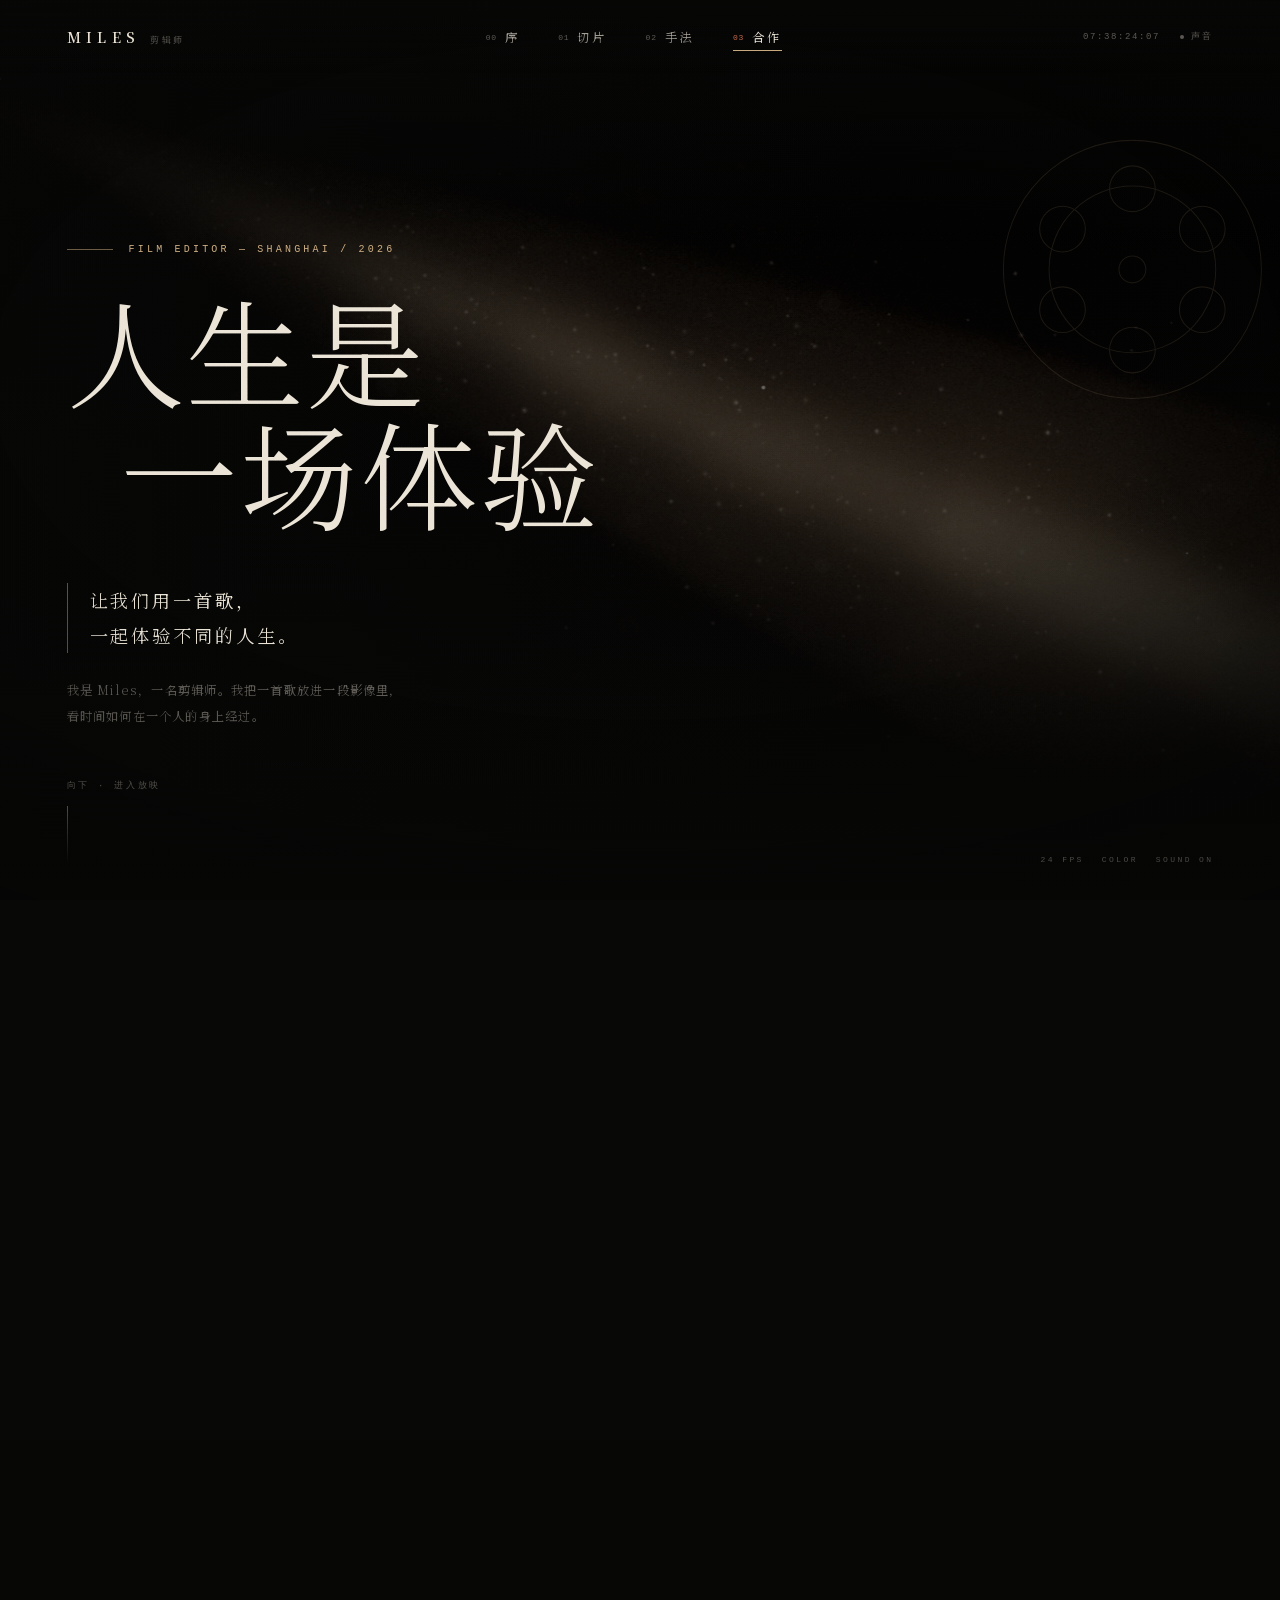
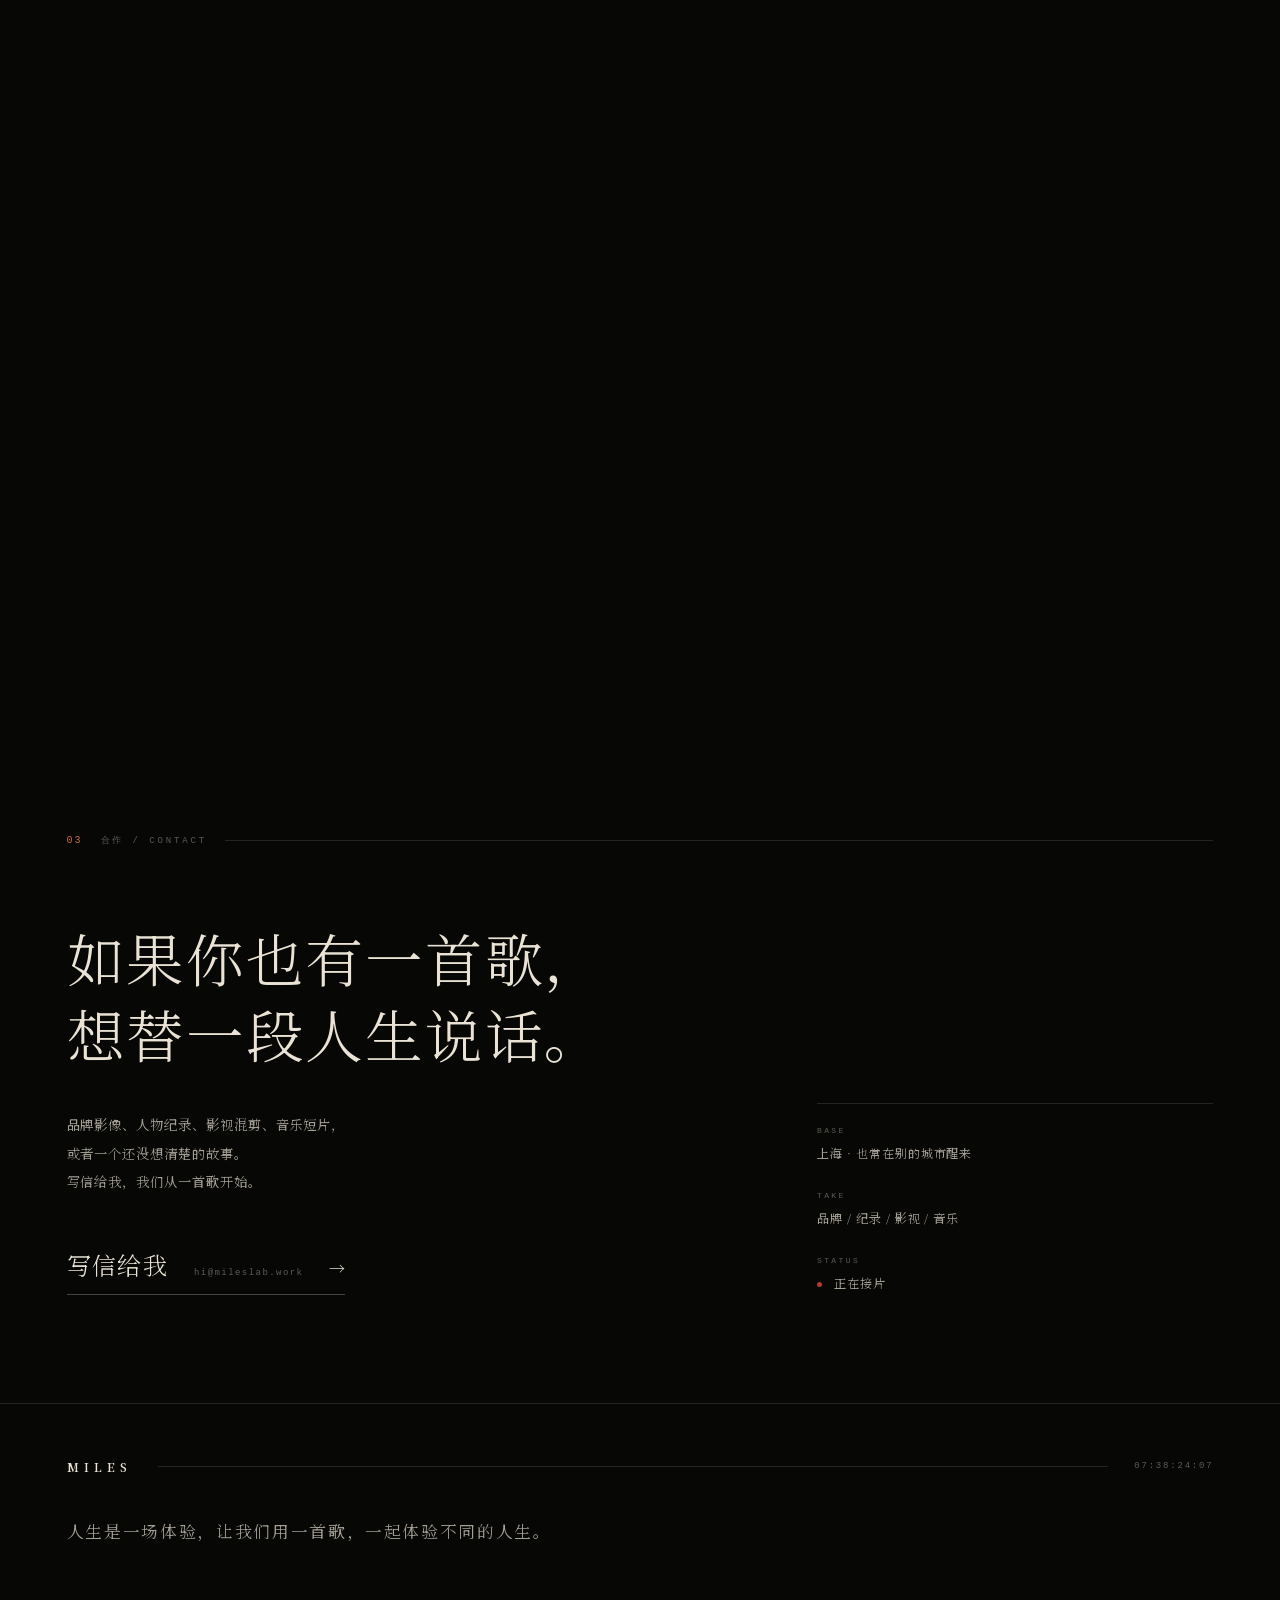
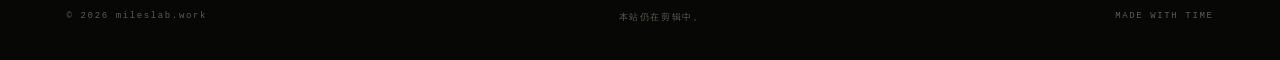
==== index.html @ fd839d5e "MILES personal site — initial" ====
<!doctype html>
<html lang="zh-CN">
<head>
<meta charset="utf-8" />
<meta name="viewport" content="width=device-width, initial-scale=1, viewport-fit=cover" />
<title>MILES · 剪辑师 — 用一首歌，体验一段人生</title>
<meta name="description" content="Miles，剪辑师。每次用一首歌，去描述一部电影、一部剧、一群人，或者一段人生。人生是一场体验，让我们用一首歌，一起体验不同的人生。" />
<meta name="theme-color" content="#070706" />
<meta property="og:type" content="website" />
<meta property="og:title" content="MILES · 剪辑师 — 用一首歌，体验一段人生" />
<meta property="og:description" content="人生是一场体验。让我们用一首歌，一起体验不同的人生。" />
<meta property="og:image" content="https://www.mileslab.work/assets/img/hero.webp" />
<meta property="og:image:width" content="2400" />
<meta property="og:image:height" content="1350" />
<meta name="twitter:card" content="summary_large_image" />
<meta property="og:url" content="https://www.mileslab.work/" />
<link rel="icon" href="data:image/svg+xml,%3Csvg xmlns='http://www.w3.org/2000/svg' viewBox='0 0 64 64'%3E%3Crect width='64' height='64' fill='%23070706'/%3E%3Ctext x='32' y='45' font-family='Georgia,serif' font-size='38' fill='%23eae3d5' text-anchor='middle'%3EM%3C/text%3E%3C/svg%3E" />
<link rel="preload" href="assets/fonts/noto-serif-sc.woff2" as="font" type="font/woff2" crossorigin />
<link rel="canonical" href="https://www.mileslab.work/" />
<link rel="stylesheet" href="assets/css/style.css" />
<noscript><style>.loader{display:none!important}.reveal{opacity:1!important;transform:none!important}.hero-title .line>span{transform:none!important}</style></noscript>
</head>
<body>
<a class="skip" href="#main">跳到主要内容</a>

<!-- 载入 -->
<div class="loader" id="loader" aria-hidden="true">
  <div class="loader-inner">
    <div class="loader-brand">MILES</div>
    <div class="loader-sub">正在装入胶片</div>
    <div class="loader-bar"><span id="loaderBar"></span></div>
    <div class="loader-pct" id="loaderPct">00</div>
  </div>
</div>

<!-- 胶片层 -->
<div class="grain" aria-hidden="true"></div>
<div class="vignette" aria-hidden="true"></div>
<div class="cursor" id="cursor" aria-hidden="true"><span class="cursor-dot"></span><span class="cursor-ring"></span></div>

<!-- 导航 -->
<header class="nav" id="nav">
  <a class="brand" href="#top" aria-label="MILES 回到顶部">
    <span class="brand-en">MILES</span>
    <span class="brand-cn">剪辑师</span>
  </a>

  <nav class="nav-links" id="navLinks" aria-label="页面导航">
    <a href="#prologue" data-nav="prologue"><i>00</i>序</a>
    <a href="#slices" data-nav="slices"><i>01</i>切片</a>
    <a href="#method" data-nav="method"><i>02</i>手法</a>
    <a href="#contact" data-nav="contact"><i>03</i>合作</a>
  </nav>

  <div class="nav-meta">
    <span class="tc" id="timecode" aria-hidden="true">00:00:00:00</span>
    <button class="sound" id="soundBtn" type="button" aria-pressed="false" aria-label="打开环境声">
      <span class="sound-dot"></span><span class="sound-label">声音</span>
    </button>
    <button class="menu-btn" id="menuBtn" type="button" aria-expanded="false" aria-controls="navLinks" aria-label="打开菜单">
      <span></span><span></span>
    </button>
  </div>
</header>

<main id="main">

  <!-- HERO -->
  <section class="hero" id="top">
    <div class="hero-media" id="heroMedia">
      <img src="assets/img/hero.webp" alt="" fetchpriority="high" decoding="async" />
    </div>

    <div class="reel" aria-hidden="true">
      <svg viewBox="0 0 200 200" fill="none">
        <circle cx="100" cy="100" r="96" stroke="currentColor" stroke-width=".8"/>
        <circle cx="100" cy="100" r="62" stroke="currentColor" stroke-width=".8"/>
        <circle cx="100" cy="100" r="10" stroke="currentColor" stroke-width=".8"/>
        <g stroke="currentColor" stroke-width=".8">
          <circle cx="100" cy="40" r="17"/><circle cx="152" cy="70" r="17"/>
          <circle cx="152" cy="130" r="17"/><circle cx="100" cy="160" r="17"/>
          <circle cx="48" cy="130" r="17"/><circle cx="48" cy="70" r="17"/>
        </g>
      </svg>
    </div>

    <div class="hero-content">
      <p class="kicker reveal" style="--d:.15s">FILM EDITOR — SHANGHAI / 2026</p>

      <h1 class="hero-title">
        <span class="line"><span>人生是</span></span>
        <span class="line line-2"><span>一场体验</span></span>
      </h1>

      <div class="hero-sub reveal" style="--d:.55s">
        <span class="hero-rule" aria-hidden="true"></span>
        <p>让我们用一首歌，<br />一起体验不同的人生。</p>
      </div>

      <p class="hero-note reveal" style="--d:.75s">
        我是 Miles，一名剪辑师。我把一首歌放进一段影像里，<br class="pc-only" />
        看时间如何在一个人的身上经过。
      </p>
    </div>

    <div class="hero-foot">
      <a class="scroll-cue" href="#prologue">
        <span class="scroll-word">向下 · 进入放映</span>
        <span class="scroll-line" aria-hidden="true"></span>
      </a>
      <div class="hero-meta" aria-hidden="true">
        <span>24 FPS</span><span>COLOR</span><span>SOUND ON</span>
      </div>
    </div>
  </section>

  <!-- 00 序 -->
  <section class="section prologue" id="prologue">
    <header class="sec-head reveal">
      <span class="sec-no">00</span>
      <span class="sec-label">序 / PROLOGUE</span>
      <span class="sec-rule" aria-hidden="true"></span>
    </header>

    <div class="prologue-lines">
      <p class="reveal" style="--d:.05s"><span>我坐在时间外面，</span></p>
      <p class="reveal" style="--d:.15s"><span>看他们在歌里，</span></p>
      <p class="reveal" style="--d:.25s"><span>活过一遍。</span></p>
    </div>

    <div class="prologue-body">
      <div class="prologue-text">
        <p class="reveal">
          剪辑师的工作，是把散落的时间重新排好顺序。
        </p>
        <p class="reveal" style="--d:.08s">
          我常常觉得，一首歌就是一个人一生的缩影——前奏是出生，副歌是相爱，间奏是沉默，尾奏是某天下午，门轻轻关上的声音。
        </p>
        <p class="reveal" style="--d:.16s">
          我不参与他们的命运，只负责把音量调到刚好，让你听见心跳。
        </p>
        <p class="signature reveal" style="--d:.24s">—— Miles，上海</p>
      </div>

      <aside class="prologue-side reveal" style="--d:.2s">
        <p class="vertical">以歌为镜 · 旁观人间</p>
        <p class="side-note">每一首被反复播放的歌，<br />都藏着一段没说完的人生。</p>
      </aside>
    </div>
  </section>

  <!-- 01 切片 -->
  <section class="section slices" id="slices">
    <header class="sec-head reveal">
      <span class="sec-no">01</span>
      <span class="sec-label">切片 / SLICES</span>
      <span class="sec-rule" aria-hidden="true"></span>
    </header>

    <div class="slices-intro">
      <h2 class="reveal">六首歌，<br />六段人生。</h2>
      <p class="slices-note reveal" style="--d:.1s">
        不是影评，是我在时间里看见的东西。<br />
        每一期，一首歌，一段影像。
      </p>
    </div>

    <div class="works" id="works" role="list">
      <!-- JS 渲染 -->
    </div>

    <p class="works-hint reveal">— 点击任意一条，进入放映 —</p>
  </section>

  <!-- 02 手法 -->
  <section class="section method" id="method">
    <header class="sec-head reveal">
      <span class="sec-no">02</span>
      <span class="sec-label">手法 / METHOD</span>
      <span class="sec-rule" aria-hidden="true"></span>
    </header>

    <blockquote class="method-quote reveal">
      我不是在剪画面，<br />
      我是在<span class="em">剪时间</span>。
    </blockquote>

    <div class="principles">
      <article class="principle reveal">
        <span class="p-no">01</span>
        <h3>先听见，再看见</h3>
        <p>声音先到，画面才有重量。一段人生的情绪，往往在开口之前就已经开始了。</p>
      </article>
      <article class="principle reveal" style="--d:.08s">
        <span class="p-no">02</span>
        <h3>留白是呼吸</h3>
        <p>不放满。让沉默、空镜和一点点多余的停顿，替人物把话说完。</p>
      </article>
      <article class="principle reveal" style="--d:.16s">
        <span class="p-no">03</span>
        <h3>站在时间外面</h3>
        <p>不替他们哭，也不替他们笑。只把镜头放远一点，让你自己走进去。</p>
      </article>
    </div>

    <p class="method-note reveal">
      我的剪辑台上没有技巧清单，只有三个问题：这段人生，应该在哪一秒被听见？应该留多少空白？看完之后，你还愿不愿意在自己的生活里，多停留一会儿？
    </p>
  </section>

  <!-- 03 合作 -->
  <section class="section contact" id="contact">
    <header class="sec-head reveal">
      <span class="sec-no">03</span>
      <span class="sec-label">合作 / CONTACT</span>
      <span class="sec-rule" aria-hidden="true"></span>
    </header>

    <div class="contact-inner">
      <div class="contact-main">
        <h2 class="reveal">如果你也有一首歌，<br />想替一段人生说话。</h2>
        <p class="contact-text reveal" style="--d:.1s">
          品牌影像、人物纪录、影视混剪、音乐短片，<br />
          或者一个还没想清楚的故事。<br />
          写信给我，我们从一首歌开始。
        </p>
        <a class="cta reveal" style="--d:.2s" href="mailto:hi@mileslab.work?subject=%E4%B8%80%E9%A6%96%E6%AD%8C%EF%BC%8C%E4%B8%80%E6%AE%B5%E4%BA%BA%E7%94%9F">
          <span>写信给我</span>
          <span class="cta-mail">hi@mileslab.work</span>
          <span class="cta-arrow" aria-hidden="true">→</span>
        </a>
      </div>

      <div class="contact-side reveal" style="--d:.15s">
        <dl>
          <dt>BASE</dt><dd>上海 · 也常在别的城市醒来</dd>
          <dt>TAKE</dt><dd>品牌 / 纪录 / 影视 / 音乐</dd>
          <dt>STATUS</dt><dd><span class="rec"></span> 正在接片</dd>
        </dl>
      </div>
    </div>
  </section>

</main>

<!-- 页脚 -->
<footer class="footer">
  <div class="footer-top">
    <span class="footer-brand">MILES</span>
    <span class="footer-line" aria-hidden="true"></span>
    <span class="footer-tc" id="footerTimecode">00:00:00:00</span>
  </div>
  <p class="footer-quote">人生是一场体验，让我们用一首歌，一起体验不同的人生。</p>
  <div class="footer-bottom">
    <span>© 2026 mileslab.work</span>
    <span>本站仍在剪辑中。</span>
    <span>MADE WITH TIME</span>
  </div>
</footer>

<!-- 悬停预览 -->
<div class="work-preview" id="workPreview" aria-hidden="true">
  <img id="workPreviewImg" alt="" />
</div>

<!-- 放映弹层 -->
<div class="modal" id="workModal" role="dialog" aria-modal="true" aria-labelledby="modalTitle" aria-hidden="true">
  <div class="modal-bg" data-close></div>
  <div class="modal-panel">
    <button class="modal-close" id="modalClose" type="button" aria-label="关闭">✕</button>
    <div class="modal-media"><img id="modalImg" alt="" /></div>
    <div class="modal-body">
      <div class="modal-eyebrow"><span id="modalNo">01</span><span id="modalType">电影</span><span id="modalYear">1995</span></div>
      <h3 class="modal-title" id="modalTitle">一生所爱</h3>
      <p class="modal-artist" id="modalArtist">卢冠廷</p>
      <p class="modal-work" id="modalWork">电影《大话西游》</p>
      <div class="modal-essay" id="modalEssay"></div>
      <p class="modal-quote" id="modalQuote"></p>
      <div class="modal-nav">
        <button class="modal-prev" id="modalPrev" type="button">← 上一段</button>
        <span class="modal-count" id="modalCount">01 / 06</span>
        <button class="modal-next" id="modalNext" type="button">下一段 →</button>
      </div>
    </div>
  </div>
</div>

<script src="data/works.js"></script>
<script src="assets/js/main.js"></script>
</body>
</html>
---- assets/css/style.css ----
/* ============================================================
   MILES — 剪辑师
   用一首歌，体验一段人生
   ============================================================ */

@font-face {
  font-family: "Noto Serif SC";
  src: url("../fonts/noto-serif-sc.woff2") format("woff2");
  font-weight: 200 900;
  font-style: normal;
  font-display: swap;
}

:root {
  --bg: #070706;
  --bg-soft: #0c0b0a;
  --ink: #eae3d5;
  --ink-2: rgba(234, 227, 213, 0.7);
  --ink-3: rgba(234, 227, 213, 0.38);
  --line: rgba(234, 227, 213, 0.13);
  --line-strong: rgba(234, 227, 213, 0.28);
  --ember: #c9694a;
  --gold: #c9a97e;
  --rec: #b23a2c;
  --serif: "Noto Serif SC", "Songti SC", "STSong", "Noto Serif CJK SC", "SimSun", serif;
  --mono: ui-monospace, "SFMono-Regular", "Cascadia Mono", Consolas, "Liberation Mono", monospace;
  --pad: clamp(20px, 5.2vw, 84px);
  --ease: cubic-bezier(0.22, 0.61, 0.36, 1);
  --ease-out: cubic-bezier(0.16, 1, 0.3, 1);
}

*,
*::before,
*::after { box-sizing: border-box; }

html {
  background: var(--bg);
  color-scheme: dark;
  scroll-behavior: smooth;
  -webkit-text-size-adjust: 100%;
}

body {
  margin: 0;
  background: var(--bg);
  color: var(--ink);
  font-family: var(--serif);
  font-weight: 300;
  font-synthesis: none;
  -webkit-font-smoothing: antialiased;
  text-rendering: optimizeLegibility;
  overflow-x: hidden;
}

::selection { background: var(--ember); color: #0a0908; }

a { color: inherit; text-decoration: none; }
button { font: inherit; color: inherit; background: none; border: 0; padding: 0; cursor: pointer; }
img { display: block; max-width: 100%; }
h1, h2, h3, p, blockquote, dl, dd, dt { margin: 0; }
ul { margin: 0; padding: 0; list-style: none; }

:focus-visible {
  outline: 1px solid var(--gold);
  outline-offset: 4px;
}

.skip {
  position: absolute;
  left: -9999px;
  top: 0;
  z-index: 999;
  padding: 12px 18px;
  background: var(--ink);
  color: var(--bg);
  font-family: var(--mono);
  font-size: 12px;
}
.skip:focus { left: 12px; top: 12px; }

/* ---------- 胶片层 / 氛围 ---------- */
.grain {
  position: fixed;
  inset: -60%;
  z-index: 60;
  pointer-events: none;
  opacity: 0.5;
  mix-blend-mode: overlay;
  background-image: url("data:image/svg+xml,%3Csvg xmlns='http://www.w3.org/2000/svg' width='280' height='280'%3E%3Cfilter id='n'%3E%3CfeTurbulence type='fractalNoise' baseFrequency='0.82' numOctaves='3' stitchTiles='stitch'/%3E%3CfeColorMatrix type='saturate' values='0'/%3E%3C/filter%3E%3Crect width='280' height='280' filter='url(%23n)' opacity='0.42'/%3E%3C/svg%3E");
  background-size: 280px 280px;
  animation: grainShift 7s steps(8) infinite;
}

@keyframes grainShift {
  0%   { transform: translate3d(0, 0, 0); }
  20%  { transform: translate3d(-3%, 2%, 0); }
  40%  { transform: translate3d(2%, -3%, 0); }
  60%  { transform: translate3d(-2%, -2%, 0); }
  80%  { transform: translate3d(3%, 1%, 0); }
  100% { transform: translate3d(0, 0, 0); }
}

.vignette {
  position: fixed;
  inset: 0;
  z-index: 55;
  pointer-events: none;
  background:
    radial-gradient(ellipse 120% 90% at 50% 42%, transparent 42%, rgba(0, 0, 0, 0.5) 100%);
}

/* ---------- 光标 ---------- */
.cursor {
  position: fixed;
  top: 0;
  left: 0;
  z-index: 200;
  pointer-events: none;
  display: none;
  opacity: 0;
  transition: opacity 0.35s ease;
  transform: translate3d(-100px, -100px, 0);
}
html.has-cursor .cursor { display: block; }
html.has-cursor,
html.has-cursor a,
html.has-cursor button,
html.has-cursor [data-cursor] { cursor: none; }

.cursor-dot {
  position: absolute;
  top: 0;
  left: 0;
  width: 5px;
  height: 5px;
  margin: -2.5px 0 0 -2.5px;
  border-radius: 50%;
  background: var(--ink);
  transition: transform 0.25s var(--ease), opacity 0.25s;
}
.cursor-ring {
  position: absolute;
  top: 0;
  left: 0;
  width: 34px;
  height: 34px;
  margin: -17px 0 0 -17px;
  border: 1px solid rgba(234, 227, 213, 0.35);
  border-radius: 50%;
  transition: width 0.35s var(--ease), height 0.35s var(--ease),
              margin 0.35s var(--ease), border-color 0.35s, background 0.35s;
}
.cursor.is-link .cursor-ring {
  width: 62px;
  height: 62px;
  margin: -31px 0 0 -31px;
  border-color: rgba(201, 105, 74, 0.65);
  background: rgba(201, 105, 74, 0.06);
}
.cursor.is-link .cursor-dot { transform: scale(0.4); }

/* ---------- 载入 ---------- */
.loader {
  position: fixed;
  inset: 0;
  z-index: 300;
  display: grid;
  place-items: center;
  background: #060605;
  transition: opacity 0.9s ease 0.15s, visibility 0.9s ease 0.15s;
}
.loader.is-done { opacity: 0; visibility: hidden; }
.loader-inner { text-align: center; }
.loader-brand {
  font-size: clamp(26px, 4.4vw, 52px);
  letter-spacing: 0.52em;
  text-indent: 0.52em;
  color: var(--ink);
  margin-bottom: 22px;
}
.loader-sub {
  font-family: var(--mono);
  font-size: 10px;
  letter-spacing: 0.42em;
  color: var(--ink-3);
  margin-bottom: 26px;
}
.loader-bar {
  width: 190px;
  height: 1px;
  margin: 0 auto;
  background: var(--line);
  overflow: hidden;
}
.loader-bar span {
  display: block;
  width: 0;
  height: 100%;
  background: var(--ink);
  transition: width 0.2s linear;
}
.loader-pct {
  margin-top: 14px;
  font-family: var(--mono);
  font-size: 10px;
  letter-spacing: 0.3em;
  color: var(--ink-3);
}

/* ---------- 导航 ---------- */
.nav {
  position: fixed;
  top: 0;
  left: 0;
  right: 0;
  z-index: 80;
  display: flex;
  align-items: center;
  justify-content: space-between;
  gap: 24px;
  padding: 22px var(--pad);
  background: linear-gradient(180deg, rgba(7, 7, 6, 0.82), rgba(7, 7, 6, 0));
}
.nav.is-solid {
  background: rgba(7, 7, 6, 0.86);
  backdrop-filter: blur(10px);
  border-bottom: 1px solid var(--line);
}
.brand { display: inline-flex; align-items: baseline; gap: 10px; }
.brand-en { font-size: 14px; font-weight: 600; letter-spacing: 0.38em; }
.brand-cn {
  font-family: var(--mono);
  font-size: 9px;
  letter-spacing: 0.28em;
  color: var(--ink-3);
}
.nav-links { display: flex; align-items: center; gap: clamp(20px, 3vw, 46px); }
.nav-links a {
  position: relative;
  font-size: 12px;
  letter-spacing: 0.24em;
  color: var(--ink-2);
  padding: 6px 0;
  transition: color 0.4s;
}
.nav-links a i {
  font-family: var(--mono);
  font-style: normal;
  font-size: 8px;
  letter-spacing: 0.1em;
  color: var(--ink-3);
  margin-right: 8px;
  vertical-align: 2px;
  transition: color 0.4s;
}
.nav-links a::after {
  content: "";
  position: absolute;
  left: 0;
  bottom: 0;
  width: 100%;
  height: 1px;
  background: var(--gold);
  transform: scaleX(0);
  transform-origin: right;
  transition: transform 0.5s var(--ease);
}
.nav-links a:hover,
.nav-links a.is-active { color: var(--ink); }
.nav-links a:hover::after,
.nav-links a.is-active::after { transform: scaleX(1); transform-origin: left; }
.nav-links a.is-active i { color: var(--ember); }

.nav-meta { display: flex; align-items: center; gap: 20px; }
.tc {
  font-family: var(--mono);
  font-size: 9px;
  letter-spacing: 0.18em;
  color: var(--ink-3);
  font-variant-numeric: tabular-nums;
}
.sound {
  display: inline-flex;
  align-items: center;
  gap: 7px;
  font-family: var(--mono);
  font-size: 9px;
  letter-spacing: 0.24em;
  color: var(--ink-3);
  transition: color 0.4s;
}
.sound-dot {
  width: 4px;
  height: 4px;
  border-radius: 50%;
  background: currentColor;
  transition: box-shadow 0.4s, background 0.4s;
}
.sound[aria-pressed="true"] { color: var(--gold); }
.sound[aria-pressed="true"] .sound-dot {
  background: var(--gold);
  box-shadow: 0 0 10px rgba(201, 169, 126, 0.9);
}
.menu-btn {
  display: none;
  width: 30px;
  height: 18px;
  position: relative;
}
.menu-btn span {
  position: absolute;
  left: 0;
  width: 100%;
  height: 1px;
  background: var(--ink);
  transition: transform 0.45s var(--ease), top 0.45s var(--ease);
}
.menu-btn span:first-child { top: 4px; }
.menu-btn span:last-child { top: 13px; }
.menu-open .menu-btn span:first-child { top: 9px; transform: rotate(45deg); }
.menu-open .menu-btn span:last-child { top: 9px; transform: rotate(-45deg); }

/* ---------- HERO ---------- */
.hero {
  position: relative;
  min-height: 100svh;
  display: flex;
  flex-direction: column;
  justify-content: flex-end;
  padding: 0 var(--pad) clamp(150px, 19vh, 230px);
  overflow: hidden;
  isolation: isolate;
}
.hero-media { position: absolute; inset: 0; z-index: -2; overflow: hidden; }
.hero-media img {
  width: 100%;
  height: 100%;
  object-fit: cover;
  object-position: 50% 42%;
  filter: brightness(0.58) contrast(1.06) saturate(0.72);
  transform: scale(1.06);
  animation: heroDrift 42s ease-in-out infinite alternate;
  will-change: transform;
}
.hero-media::after {
  content: "";
  position: absolute;
  inset: 0;
  background:
    linear-gradient(90deg, rgba(7, 7, 6, 0.6) 0%, rgba(7, 7, 6, 0.24) 40%, rgba(7, 7, 6, 0) 68%),
    linear-gradient(180deg, rgba(7, 7, 6, 0.7) 0%, rgba(7, 7, 6, 0.12) 26%, rgba(7, 7, 6, 0.52) 72%, var(--bg) 100%),
    radial-gradient(ellipse 80% 70% at 62% 42%, transparent 30%, rgba(7, 7, 6, 0.5) 100%);
}
@keyframes heroDrift {
  from { transform: scale(1.06) translate3d(0, 0, 0); }
  to   { transform: scale(1.13) translate3d(-1.5%, -1.2%, 0); }
}

.reel {
  position: absolute;
  top: 15vh;
  right: clamp(-50px, 1vw, 30px);
  width: clamp(170px, 21vw, 300px);
  color: var(--gold);
  opacity: 0.12;
  z-index: -1;
  animation: spin 110s linear infinite;
}
.reel svg { width: 100%; height: auto; display: block; }
@keyframes spin { to { transform: rotate(360deg); } }

.hero-content { position: relative; z-index: 2; max-width: 1180px; }
.kicker {
  display: flex;
  align-items: center;
  gap: 16px;
  font-family: var(--mono);
  font-size: 10px;
  letter-spacing: 0.32em;
  color: var(--gold);
  margin-bottom: clamp(24px, 4vh, 46px);
}
.kicker::before {
  content: "";
  width: 46px;
  height: 1px;
  background: rgba(201, 169, 126, 0.5);
}

.hero-title {
  font-size: clamp(3rem, 9.2vw, 9.6rem);
  font-weight: 300;
  line-height: 0.99;
  letter-spacing: 0.015em;
}
.hero-title .line { display: block; overflow: hidden; padding-bottom: 0.04em; }
.hero-title .line > span {
  display: block;
  transform: translateY(112%);
  transition: transform 1.35s var(--ease-out);
}
.hero-title .line-2 { padding-left: clamp(10px, 4.2vw, 72px); }
.is-loaded .hero-title .line > span { transform: translateY(0); }
.is-loaded .hero-title .line:nth-child(2) > span { transition-delay: 0.12s; }

.hero-sub {
  display: flex;
  align-items: stretch;
  gap: 22px;
  margin-top: clamp(34px, 5.4vh, 66px);
}
.hero-rule { width: 1px; background: rgba(201, 169, 126, 0.45); flex: none; }
.hero-sub p {
  font-size: clamp(1.02rem, 1.42vw, 1.32rem);
  line-height: 1.95;
  letter-spacing: 0.16em;
  color: var(--ink);
  font-weight: 300;
}
.hero-note {
  margin-top: clamp(18px, 2.6vh, 30px);
  font-size: clamp(11px, 0.95vw, 13px);
  line-height: 2.15;
  letter-spacing: 0.1em;
  color: var(--ink-3);
  max-width: 46em;
}

.hero-foot {
  position: absolute;
  left: var(--pad);
  right: var(--pad);
  bottom: clamp(26px, 4vh, 42px);
  z-index: 3;
  display: flex;
  align-items: flex-end;
  justify-content: space-between;
  gap: 30px;
}
.scroll-cue { display: inline-flex; flex-direction: column; gap: 14px; }
.scroll-word {
  font-family: var(--mono);
  font-size: 9px;
  letter-spacing: 0.3em;
  color: var(--ink-3);
}
.scroll-line {
  width: 1px;
  height: 58px;
  background: linear-gradient(to bottom, var(--ink-3), transparent);
  position: relative;
  overflow: hidden;
}
.scroll-line::after {
  content: "";
  position: absolute;
  left: 0;
  top: -40%;
  width: 100%;
  height: 40%;
  background: var(--gold);
  animation: scrollDot 2.6s var(--ease) infinite;
}
@keyframes scrollDot {
  0%   { top: -40%; opacity: 0; }
  30%  { opacity: 1; }
  100% { top: 100%; opacity: 0; }
}
.hero-meta {
  display: flex;
  gap: 18px;
  font-family: var(--mono);
  font-size: 8px;
  letter-spacing: 0.3em;
  color: var(--ink-3);
}

/* ---------- 通用 section ---------- */
.section {
  position: relative;
  max-width: 1560px;
  margin: 0 auto;
  padding: clamp(88px, 12vh, 168px) var(--pad);
}
.sec-head {
  display: flex;
  align-items: center;
  gap: 18px;
  margin-bottom: clamp(52px, 8vh, 104px);
}
.sec-no {
  font-family: var(--mono);
  font-size: 10px;
  letter-spacing: 0.2em;
  color: var(--ember);
}
.sec-label {
  font-family: var(--mono);
  font-size: 9px;
  letter-spacing: 0.32em;
  color: var(--ink-3);
}
.sec-rule { flex: 1; height: 1px; background: var(--line); }

/* 滚动揭示 */
.reveal {
  opacity: 0;
  transform: translateY(26px);
  transition: opacity 1.05s var(--ease), transform 1.05s var(--ease);
  transition-delay: var(--d, 0s);
}
.reveal.in { opacity: 1; transform: none; }

/* ---------- 序 ---------- */
.prologue-lines { margin-bottom: clamp(64px, 10vh, 124px); }
.prologue-lines p {
  font-size: clamp(2rem, 4.7vw, 4.7rem);
  font-weight: 300;
  line-height: 1.34;
  letter-spacing: 0.045em;
  color: var(--ink);
}
.prologue-lines p span { display: inline-block; }
.prologue-lines p:nth-child(2) { padding-left: clamp(18px, 7vw, 120px); }
.prologue-lines p:nth-child(3) { padding-left: clamp(36px, 14vw, 240px); }

.prologue-body {
  display: grid;
  grid-template-columns: minmax(0, 1.35fr) minmax(0, 0.65fr);
  gap: clamp(40px, 8vw, 130px);
  align-items: end;
}
.prologue-text p {
  max-width: 34em;
  margin-bottom: 1.75em;
  font-size: clamp(14px, 1.06vw, 16px);
  line-height: 2.18;
  letter-spacing: 0.07em;
  color: var(--ink-2);
}
.prologue-text p:first-child { color: var(--ink); }
.signature {
  margin-top: 2.6em;
  font-family: var(--mono);
  font-size: 10px;
  letter-spacing: 0.22em;
  color: var(--gold);
}
.prologue-side {
  display: flex;
  flex-direction: column;
  align-items: flex-end;
  gap: 44px;
  padding-bottom: 6px;
}
.vertical {
  writing-mode: vertical-rl;
  font-size: clamp(12px, 1vw, 14px);
  letter-spacing: 0.42em;
  color: var(--gold);
  opacity: 0.85;
  border-left: 1px solid var(--line);
  padding-left: 16px;
  height: 210px;
}
.side-note {
  font-family: var(--mono);
  font-size: 9px;
  line-height: 2.4;
  letter-spacing: 0.16em;
  color: var(--ink-3);
  text-align: right;
}

/* ---------- 切片 ---------- */
.slices-intro {
  display: grid;
  grid-template-columns: minmax(0, 1.2fr) minmax(0, 0.8fr);
  align-items: end;
  gap: 40px;
  margin-bottom: clamp(44px, 7vh, 84px);
}
.slices-intro h2 {
  font-size: clamp(2.3rem, 4.5vw, 4.3rem);
  font-weight: 300;
  line-height: 1.3;
  letter-spacing: 0.03em;
}
.slices-note {
  justify-self: end;
  max-width: 22em;
  font-size: clamp(12px, 1vw, 14px);
  line-height: 2.15;
  letter-spacing: 0.09em;
  color: var(--ink-2);
}

.works { border-top: 1px solid var(--line); }
.work-row {
  position: relative;
  display: grid;
  grid-template-columns: 58px minmax(0, 1fr) 146px 74px 60px 30px;
  align-items: center;
  gap: clamp(16px, 2.2vw, 36px);
  padding: clamp(22px, 3.1vh, 34px) 0;
  border-bottom: 1px solid var(--line);
  transition: padding-left 0.55s var(--ease), border-color 0.5s;
}
.work-row::before {
  content: "";
  position: absolute;
  inset: 0;
  background: linear-gradient(90deg, rgba(201, 105, 74, 0.075), rgba(201, 105, 74, 0) 62%);
  opacity: 0;
  transition: opacity 0.5s var(--ease);
  pointer-events: none;
}
.work-row:hover { padding-left: clamp(8px, 1.1vw, 18px); border-color: rgba(234, 227, 213, 0.22); }
.work-row:hover::before { opacity: 1; }

.work-index {
  font-family: var(--mono);
  font-size: 10px;
  letter-spacing: 0.16em;
  color: var(--ink-3);
  transition: color 0.4s;
}
.work-row:hover .work-index { color: var(--ember); }
.work-song {
  font-size: clamp(1.16rem, 1.95vw, 1.86rem);
  font-weight: 300;
  letter-spacing: 0.035em;
  line-height: 1.25;
  transition: transform 0.55s var(--ease);
}
.work-row:hover .work-song { transform: translateX(4px); }
.work-artist {
  margin-top: 9px;
  font-family: var(--mono);
  font-size: 9px;
  letter-spacing: 0.2em;
  color: var(--ink-3);
}
.work-type {
  font-family: var(--mono);
  font-size: 9px;
  letter-spacing: 0.2em;
  color: var(--ink-2);
}
.work-dur {
  font-family: var(--mono);
  font-size: 9px;
  letter-spacing: 0.14em;
  color: var(--ink-3);
  font-variant-numeric: tabular-nums;
}
.work-arrow {
  font-size: 15px;
  color: var(--ink-3);
  justify-self: end;
  transition: transform 0.5s var(--ease), color 0.4s;
}
.work-row:hover .work-arrow { transform: translateX(7px); color: var(--gold); }

.work-thumb-wrap { display: none; }

.works-hint {
  margin-top: clamp(30px, 4.5vh, 48px);
  text-align: center;
  font-family: var(--mono);
  font-size: 9px;
  letter-spacing: 0.34em;
  color: var(--ink-3);
}

.work-preview {
  position: fixed;
  top: 0;
  left: 0;
  z-index: 40;
  width: clamp(280px, 25vw, 390px);
  aspect-ratio: 16 / 10;
  overflow: hidden;
  pointer-events: none;
  opacity: 0;
  transform: translate(-50%, -50%) scale(0.94);
  transition: opacity 0.4s var(--ease), transform 0.55s var(--ease);
  border: 1px solid var(--line-strong);
  will-change: transform;
}
.work-preview.on { opacity: 1; transform: translate(-50%, -50%) scale(1); }
.work-preview img {
  width: 100%;
  height: 100%;
  object-fit: cover;
  filter: grayscale(0.55) contrast(1.05) brightness(1.04);
}
.work-preview::after {
  content: "";
  position: absolute;
  inset: 0;
  background: linear-gradient(180deg, transparent 50%, rgba(0, 0, 0, 0.45));
}

/* ---------- 手法 ---------- */
.method-quote {
  font-size: clamp(2rem, 5.1vw, 5rem);
  font-weight: 300;
  line-height: 1.32;
  letter-spacing: 0.04em;
  max-width: 18em;
  margin-bottom: clamp(76px, 11vh, 140px);
}
.method-quote .em { color: var(--ember); }

.principles {
  display: grid;
  grid-template-columns: repeat(3, minmax(0, 1fr));
  gap: clamp(24px, 4vw, 60px);
}
.principle { border-top: 1px solid var(--line); padding-top: 26px; }
.p-no {
  display: block;
  margin-bottom: clamp(20px, 3.4vh, 36px);
  font-family: var(--mono);
  font-size: 10px;
  letter-spacing: 0.2em;
  color: var(--ember);
}
.principle h3 {
  margin-bottom: 18px;
  font-size: clamp(1.1rem, 1.55vw, 1.42rem);
  font-weight: 400;
  letter-spacing: 0.05em;
}
.principle p {
  font-size: clamp(12px, 0.98vw, 14px);
  line-height: 2.1;
  letter-spacing: 0.055em;
  color: var(--ink-2);
}
.method-note {
  margin-top: clamp(56px, 8vh, 100px);
  max-width: 40em;
  padding-left: clamp(18px, 2vw, 26px);
  border-left: 1px solid var(--line-strong);
  font-size: clamp(12px, 1vw, 14px);
  line-height: 2.15;
  letter-spacing: 0.06em;
  color: var(--ink-2);
}

/* ---------- 合作 ---------- */
.contact { padding-bottom: clamp(90px, 12vh, 150px); }
.contact-inner {
  display: grid;
  grid-template-columns: minmax(0, 1.25fr) minmax(0, 0.75fr);
  gap: clamp(44px, 7vw, 110px);
  align-items: end;
}
.contact-main h2 {
  font-size: clamp(2.1rem, 4.5vw, 4.5rem);
  font-weight: 300;
  line-height: 1.32;
  letter-spacing: 0.03em;
}
.contact-text {
  margin: clamp(30px, 4.5vh, 46px) 0 clamp(38px, 5.5vh, 58px);
  font-size: clamp(13px, 1.04vw, 15px);
  line-height: 2.15;
  letter-spacing: 0.07em;
  color: var(--ink-2);
}
.cta {
  display: inline-flex;
  align-items: baseline;
  gap: clamp(14px, 2vw, 26px);
  padding-bottom: 12px;
  border-bottom: 1px solid var(--line-strong);
  transition: color 0.45s, border-color 0.45s;
}
.cta span:first-child {
  font-size: clamp(1.3rem, 1.9vw, 1.8rem);
  letter-spacing: 0.06em;
}
.cta-mail {
  font-family: var(--mono);
  font-size: 9px;
  letter-spacing: 0.16em;
  color: var(--ink-3);
  transition: color 0.45s;
}
.cta-arrow { transition: transform 0.5s var(--ease); }
.cta:hover { color: var(--ember); border-color: var(--ember); }
.cta:hover .cta-mail { color: var(--gold); }
.cta:hover .cta-arrow { transform: translateX(8px); }

.contact-side dl { border-top: 1px solid var(--line); padding-top: 22px; }
.contact-side dt {
  font-family: var(--mono);
  font-size: 8px;
  letter-spacing: 0.3em;
  color: var(--ink-3);
}
.contact-side dd {
  margin: 7px 0 26px;
  font-size: 12px;
  letter-spacing: 0.08em;
  line-height: 1.9;
  color: var(--ink-2);
}
.contact-side dd:last-child { margin-bottom: 0; }
.rec {
  display: inline-block;
  width: 5px;
  height: 5px;
  border-radius: 50%;
  background: var(--rec);
  margin-right: 8px;
  vertical-align: 1px;
  box-shadow: 0 0 0 0 rgba(178, 58, 44, 0.6);
  animation: recPulse 2.6s ease-out infinite;
}
@keyframes recPulse {
  0% { box-shadow: 0 0 0 0 rgba(178, 58, 44, 0.55); }
  70% { box-shadow: 0 0 0 7px rgba(178, 58, 44, 0); }
  100% { box-shadow: 0 0 0 0 rgba(178, 58, 44, 0); }
}

/* ---------- 页脚 ---------- */
.footer {
  max-width: 1560px;
  margin: 0 auto;
  padding: clamp(40px, 6vh, 64px) var(--pad) clamp(30px, 4vh, 46px);
  border-top: 1px solid var(--line);
}
.footer-top { display: flex; align-items: center; gap: 26px; }
.footer-brand { font-size: 12px; font-weight: 600; letter-spacing: 0.42em; }
.footer-line { flex: 1; height: 1px; background: var(--line); }
.footer-tc {
  font-family: var(--mono);
  font-size: 9px;
  letter-spacing: 0.2em;
  color: var(--ink-3);
  font-variant-numeric: tabular-nums;
}
.footer-quote {
  margin: clamp(30px, 4.5vh, 44px) 0 clamp(46px, 7vh, 72px);
  max-width: 36em;
  font-size: clamp(14px, 1.3vw, 17px);
  line-height: 2;
  letter-spacing: 0.1em;
  color: var(--ink-2);
}
.footer-bottom {
  display: flex;
  justify-content: space-between;
  gap: 18px;
  flex-wrap: wrap;
  font-family: var(--mono);
  font-size: 9px;
  letter-spacing: 0.18em;
  color: var(--ink-3);
}

/* ---------- 放映弹层 ---------- */
.modal {
  position: fixed;
  inset: 0;
  z-index: 150;
  display: grid;
  place-items: center;
  padding: clamp(12px, 3vw, 54px);
  opacity: 0;
  visibility: hidden;
  transition: opacity 0.5s var(--ease), visibility 0.5s;
}
.modal.open { opacity: 1; visibility: visible; }
.modal-bg {
  position: absolute;
  inset: 0;
  background: rgba(4, 4, 3, 0.9);
  backdrop-filter: blur(16px) saturate(0.8);
}
.modal-panel {
  position: relative;
  width: min(1180px, 100%);
  max-height: 88svh;
  overflow: auto;
  display: grid;
  grid-template-columns: minmax(0, 1.04fr) minmax(0, 1fr);
  background: #0b0a09;
  border: 1px solid var(--line-strong);
  transform: translateY(22px) scale(0.985);
  transition: transform 0.65s var(--ease-out);
  scrollbar-width: thin;
  scrollbar-color: var(--line-strong) transparent;
}
.modal.open .modal-panel { transform: none; }
.modal-media { position: relative; min-height: 320px; background: #000; }
.modal-media img {
  width: 100%;
  height: 100%;
  min-height: 320px;
  object-fit: cover;
  filter: saturate(0.9) contrast(1.05);
}
.modal-close {
  position: absolute;
  top: 16px;
  right: 16px;
  z-index: 4;
  width: 38px;
  height: 38px;
  border: 1px solid var(--line-strong);
  border-radius: 50%;
  background: rgba(7, 7, 6, 0.45);
  backdrop-filter: blur(6px);
  font-size: 11px;
  color: var(--ink);
  transition: background 0.35s, transform 0.35s, border-color 0.35s;
}
.modal-close:hover { background: var(--ember); border-color: var(--ember); transform: rotate(90deg); }
.modal-body {
  padding: clamp(26px, 3.2vw, 54px);
  display: flex;
  flex-direction: column;
}
.modal-eyebrow {
  display: flex;
  gap: 14px;
  margin-bottom: clamp(20px, 3vh, 30px);
  font-family: var(--mono);
  font-size: 8px;
  letter-spacing: 0.28em;
  color: var(--ink-3);
}
.modal-eyebrow span:first-child { color: var(--ember); }
.modal-title {
  font-size: clamp(1.9rem, 3.2vw, 3rem);
  font-weight: 300;
  line-height: 1.2;
  letter-spacing: 0.03em;
}
.modal-artist {
  margin-top: 10px;
  font-family: var(--mono);
  font-size: 10px;
  letter-spacing: 0.22em;
  color: var(--gold);
}
.modal-work {
  margin-top: 6px;
  font-size: 12px;
  letter-spacing: 0.1em;
  color: var(--ink-3);
}
.modal-essay { margin-top: clamp(22px, 3vh, 32px); }
.modal-essay p {
  margin-bottom: 1.5em;
  font-size: clamp(12.5px, 0.98vw, 14px);
  line-height: 2.12;
  letter-spacing: 0.055em;
  color: var(--ink-2);
}
.modal-quote {
  margin-top: 6px;
  margin-bottom: clamp(26px, 4vh, 40px);
  padding-left: 18px;
  border-left: 1px solid var(--ember);
  font-size: clamp(12.5px, 1vw, 14px);
  line-height: 1.95;
  letter-spacing: 0.07em;
  color: var(--ink);
}
.modal-nav {
  margin-top: auto;
  display: flex;
  align-items: center;
  justify-content: space-between;
  gap: 16px;
  padding-top: 18px;
  border-top: 1px solid var(--line);
}
.modal-nav button {
  font-family: var(--mono);
  font-size: 9px;
  letter-spacing: 0.18em;
  color: var(--ink-2);
  transition: color 0.35s;
}
.modal-nav button:hover { color: var(--ember); }
.modal-count {
  font-family: var(--mono);
  font-size: 9px;
  letter-spacing: 0.16em;
  color: var(--ink-3);
}

/* ---------- 响应式 ---------- */
@media (max-width: 1024px) {
  .work-row { grid-template-columns: 46px minmax(0, 1fr) 110px 64px 52px 24px; }
  .prologue-body { grid-template-columns: minmax(0, 1.4fr) minmax(0, 0.6fr); }
}

@media (max-width: 860px) {
  .nav { padding: 18px var(--pad); }
  .nav-links {
    position: fixed;
    inset: 0;
    z-index: -1;
    flex-direction: column;
    justify-content: center;
    gap: 30px;
    background: rgba(7, 7, 6, 0.96);
    backdrop-filter: blur(14px);
    opacity: 0;
    visibility: hidden;
    transform: translateY(-10px);
    transition: opacity 0.5s var(--ease), transform 0.5s var(--ease), visibility 0.5s;
  }
  .nav-links a { font-size: 24px; letter-spacing: 0.2em; }
  .nav-links a i { font-size: 10px; margin-right: 12px; }
  .menu-open .nav-links { opacity: 1; visibility: visible; transform: none; }
  .menu-btn { display: block; }
  .tc { display: none; }
  .nav-meta { gap: 16px; }

  .hero { padding-bottom: 122px; }
  .hero-title { font-size: clamp(2.6rem, 12.2vw, 5.2rem); }
  .hero-title .line-2 { padding-left: 6vw; }
  .hero-foot { bottom: 24px; }
  .hero-meta { display: none; }
  .pc-only { display: none; }
  .reel { top: 11vh; right: -16vw; width: 62vw; opacity: 0.09; }

  .prologue-body { grid-template-columns: 1fr; gap: 52px; }
  .prologue-side { align-items: flex-start; }
  .vertical { height: auto; min-height: 0; writing-mode: horizontal-tb; border-left: 0; border-top: 1px solid var(--line); padding: 18px 0 0; letter-spacing: 0.3em; }
  .side-note { text-align: left; }

  .slices-intro { grid-template-columns: 1fr; gap: 22px; }
  .slices-note { justify-self: start; max-width: 34ch; }

  .work-row { grid-template-columns: 30px minmax(0, 1fr) 58px 16px; gap: 12px; padding: 22px 0; }
  .work-thumb-wrap { display: block; width: 58px; height: 36px; overflow: hidden; border: 1px solid var(--line); }
  .work-thumb { width: 100%; height: 100%; object-fit: cover; filter: saturate(0.85) brightness(0.9); }
  .work-type, .work-dur { display: none; }
  .work-song { font-size: 1.32rem; }
  .work-preview { display: none !important; }

  .principles { grid-template-columns: 1fr; gap: 34px; }
  .method-quote { max-width: none; }

  .contact-inner { grid-template-columns: 1fr; gap: 56px; align-items: start; }
  .contact-side dl { max-width: 360px; }

  .modal-panel { grid-template-columns: 1fr; max-height: 92svh; }
  .modal-media { min-height: 0; aspect-ratio: 16 / 10; }
  .modal-media img { min-height: 0; }
  .modal-close { top: 10px; right: 10px; }
}

@media (max-width: 520px) {
  .hero-title { font-size: 13.6vw; }
  .prologue-lines p:nth-child(2) { padding-left: 8vw; }
  .prologue-lines p:nth-child(3) { padding-left: 16vw; }
  .hero-sub { gap: 16px; }
  .footer-bottom { flex-direction: column; gap: 10px; }
}

/* 触屏：不隐藏光标 */
@media (hover: none) {
  .cursor { display: none !important; }
  html.has-cursor,
  html.has-cursor a,
  html.has-cursor button { cursor: auto; }
}

/* 减弱动态 */
@media (prefers-reduced-motion: reduce) {
  html { scroll-behavior: auto; }
  *,
  *::before,
  *::after {
    animation-duration: 0.001ms !important;
    animation-iteration-count: 1 !important;
    transition-duration: 0.001ms !important;
  }
  .reveal { opacity: 1; transform: none; }
  .hero-title .line > span { transform: none; }
  .grain { animation: none; }
  .reel { animation: none; }
}
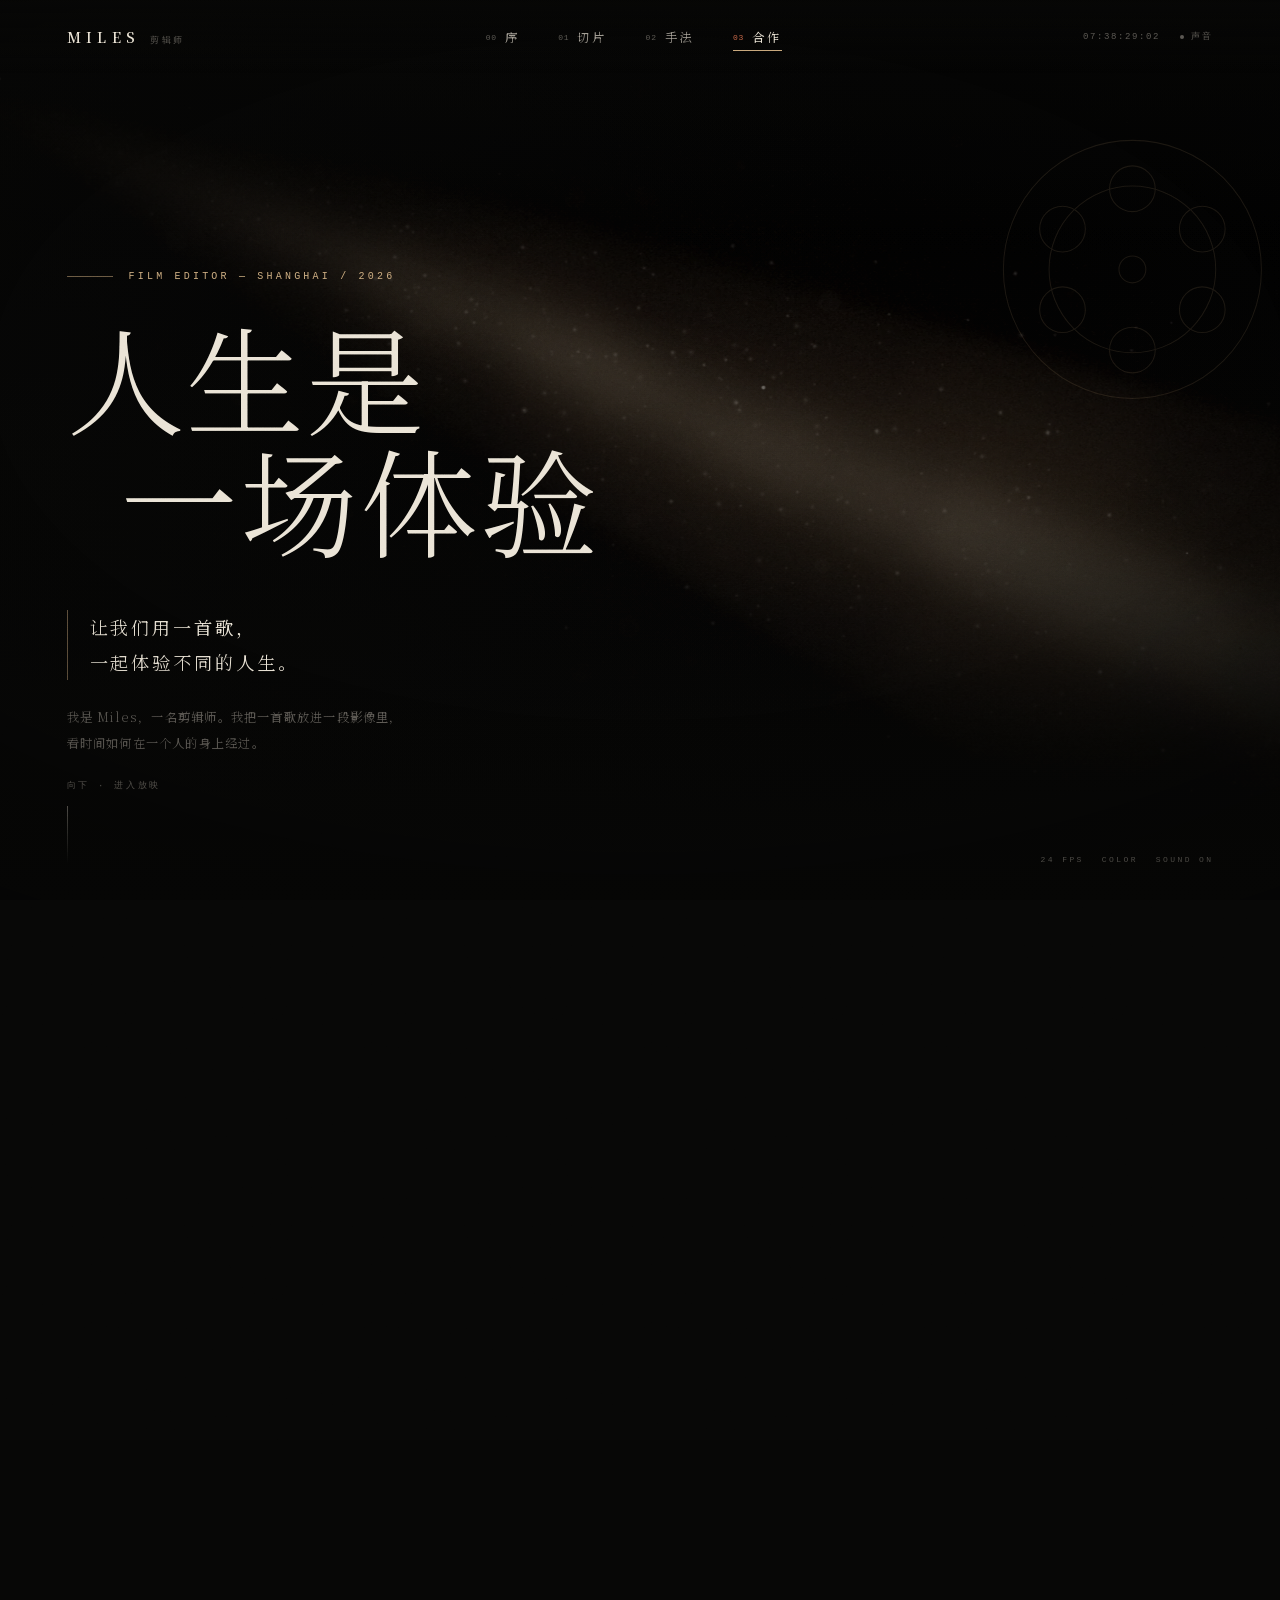
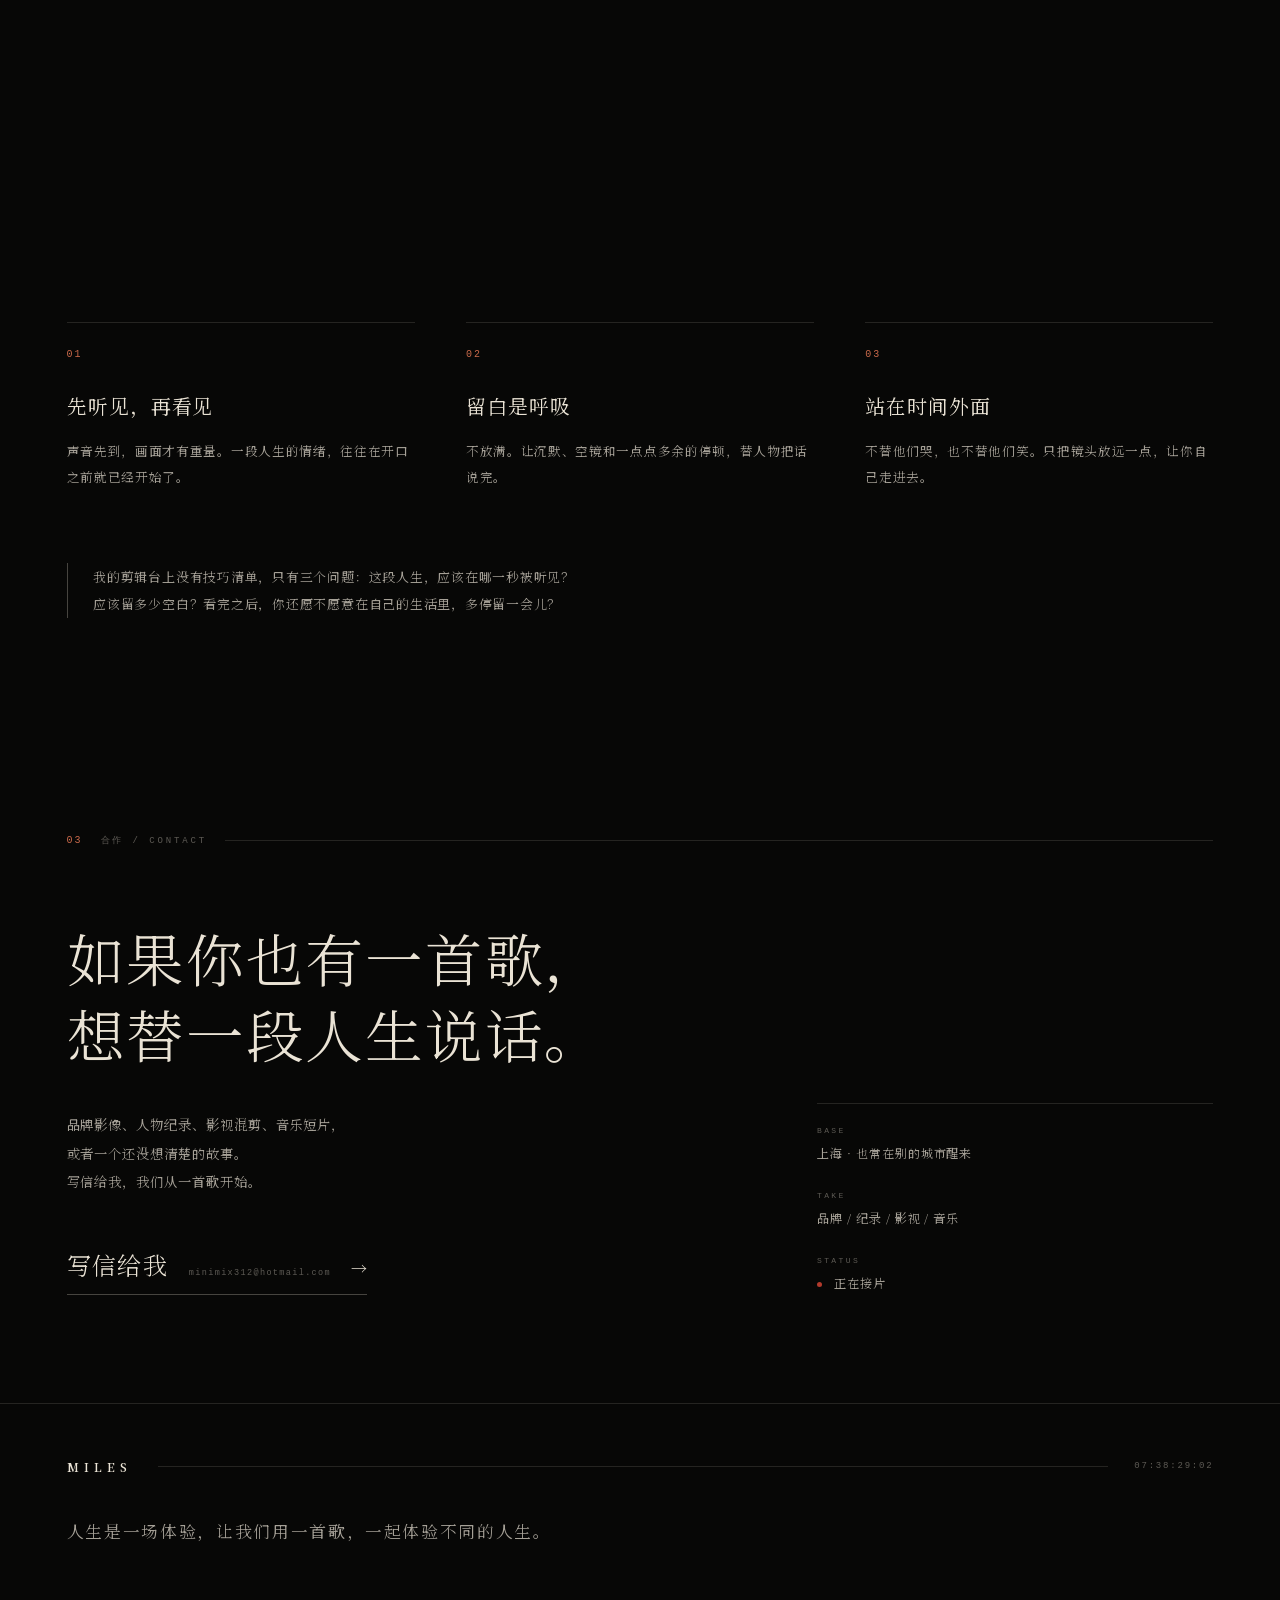
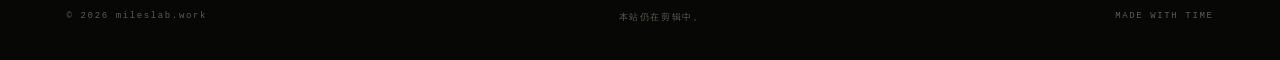
==== commit f7b2575a: "content: real contact email" ====
--- a/index.html
+++ b/index.html
@@ -224,9 +224,9 @@
           或者一个还没想清楚的故事。<br />
           写信给我，我们从一首歌开始。
         </p>
-        <a class="cta reveal" style="--d:.2s" href="mailto:hi@mileslab.work?subject=%E4%B8%80%E9%A6%96%E6%AD%8C%EF%BC%8C%E4%B8%80%E6%AE%B5%E4%BA%BA%E7%94%9F">
+        <a class="cta reveal" style="--d:.2s" href="mailto:minimix312@hotmail.com?subject=%E4%B8%80%E9%A6%96%E6%AD%8C%EF%BC%8C%E4%B8%80%E6%AE%B5%E4%BA%BA%E7%94%9F">
           <span>写信给我</span>
-          <span class="cta-mail">hi@mileslab.work</span>
+          <span class="cta-mail">minimix312@hotmail.com</span>
           <span class="cta-arrow" aria-hidden="true">→</span>
         </a>
       </div>
--- a/assets/css/style.css
+++ b/assets/css/style.css
@@ -327,7 +327,7 @@
   display: flex;
   flex-direction: column;
   justify-content: flex-end;
-  padding: 0 var(--pad) clamp(150px, 19vh, 230px);
+  padding: clamp(88px, 11vh, 124px) var(--pad) clamp(120px, 16vh, 210px);
   overflow: hidden;
   isolation: isolate;
 }
@@ -774,7 +774,8 @@
 .cta {
   display: inline-flex;
   align-items: baseline;
-  gap: clamp(14px, 2vw, 26px);
+  flex-wrap: wrap;
+  gap: clamp(10px, 1.6vw, 22px);
   padding-bottom: 12px;
   border-bottom: 1px solid var(--line-strong);
   transition: color 0.45s, border-color 0.45s;
@@ -785,7 +786,8 @@
 }
 .cta-mail {
   font-family: var(--mono);
-  font-size: 9px;
+  font-size: 8.5px;
+  word-break: break-all;
   letter-spacing: 0.16em;
   color: var(--ink-3);
   transition: color 0.45s;
